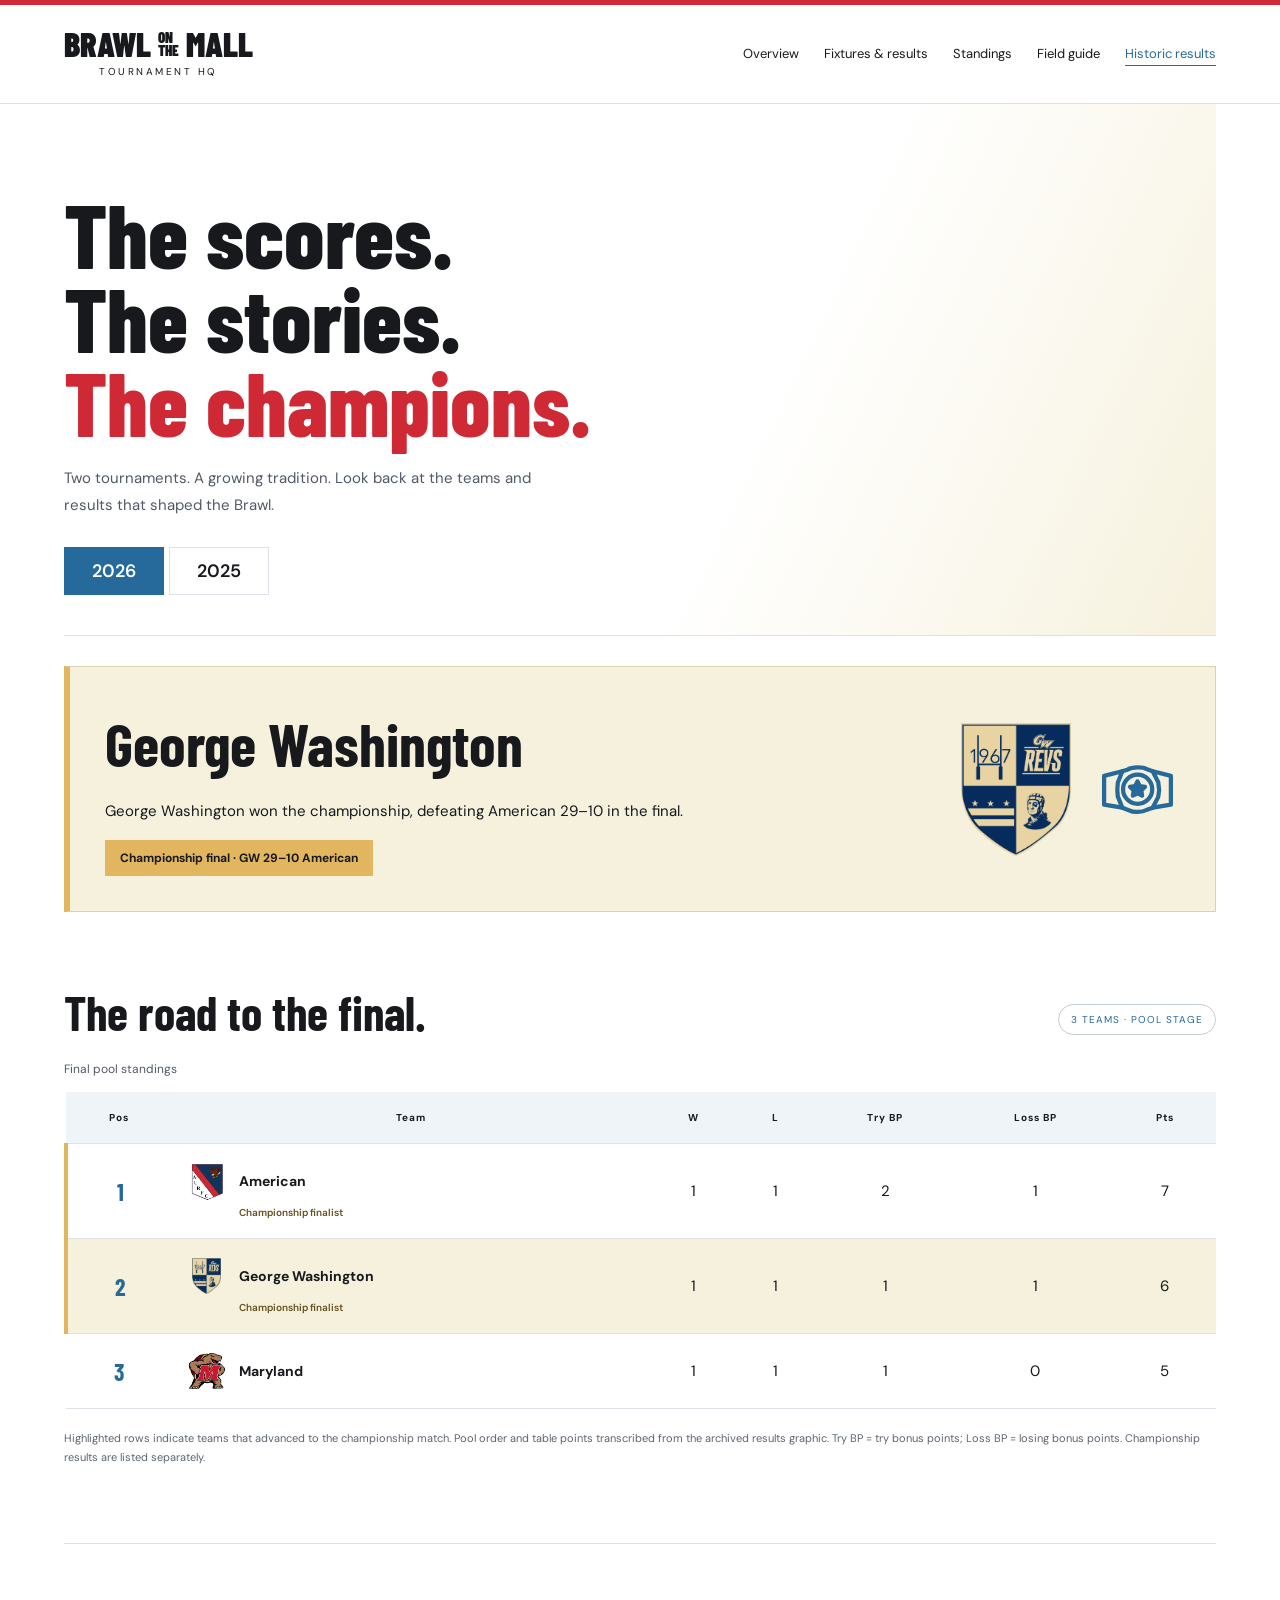
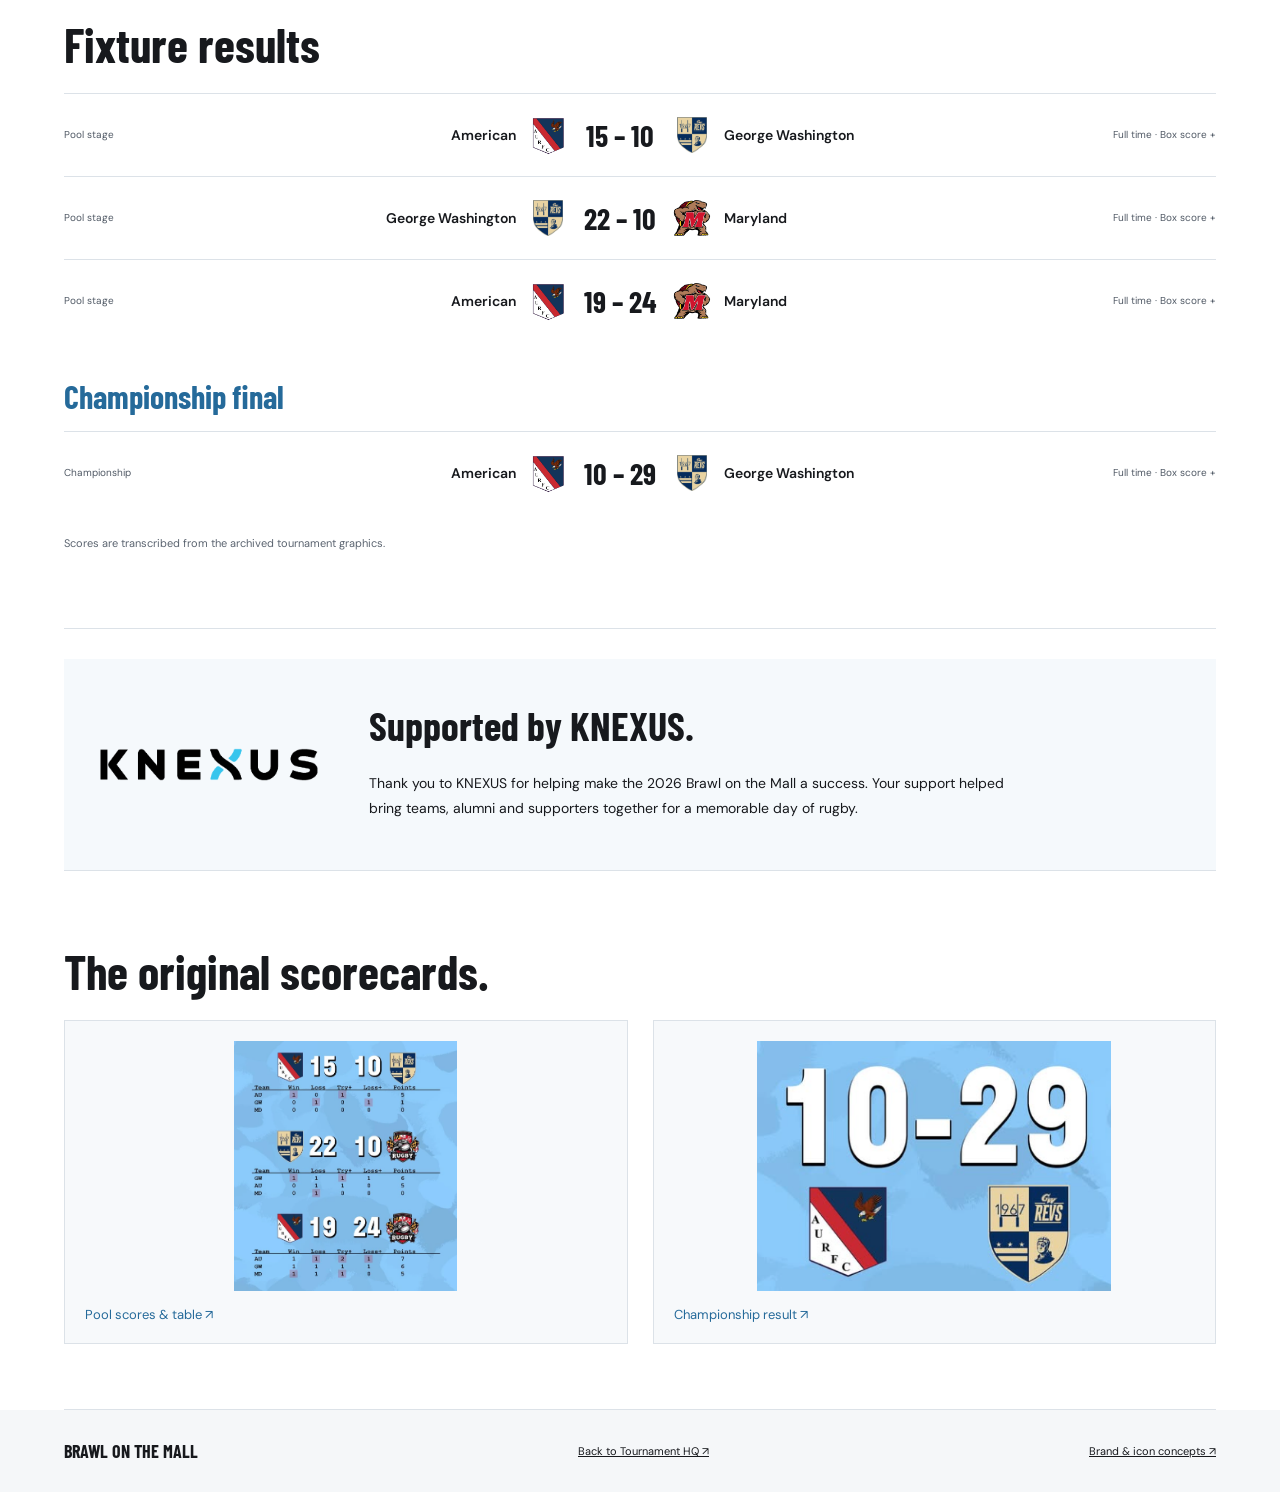
==== history.html @ ece19e47 "Publish Brawl tournament website for GitHub Pages" ====
<!doctype html><html lang="en"><head><meta charset="utf-8"><meta name="viewport" content="width=device-width,initial-scale=1"><title>Historic results — Brawl on the Mall</title><meta name="description" content="Explore Brawl on the Mall champions, tournament tables and match results from 2025 and 2026."><link rel="icon" href="monument.svg"><link rel="stylesheet" href="style.css"></head><body><header><a class="brand wordmark" href="index.html" aria-label="Brawl on the Mall — Tournament HQ"><span class="wordmark-line"><span>BRAWL</span><span class="wordmark-stack"><span>ON</span><span>THE</span></span><span>MALL</span></span><span class="wordmark-sub">TOURNAMENT HQ</span></a><nav aria-label="Main navigation"><a href="index.html">Overview</a><a href="index.html#fixtures">Fixtures & results</a><a href="index.html#standings">Standings</a><a href="index.html#fields">Field guide</a><a href="history.html" aria-current="page">Historic results</a></nav></header><main><section class="history-intro"><h1>The scores.<br>The stories.<br><em>The champions.</em></h1><p>Two tournaments. A growing tradition. Look back at the teams and results that shaped the Brawl.</p><div class="tabs year-tabs" aria-label="Tournament year"><button data-year="2026" class="active" aria-pressed="true">2026</button><button data-year="2025" aria-pressed="false">2025</button></div></section><div id="archive" aria-live="polite"></div><noscript><p>Enable JavaScript to switch tournament years and view the archive.</p></noscript></main><footer><strong>BRAWL ON THE MALL</strong><a href="index.html">Back to Tournament HQ ↗</a><a href="brand.html">Brand & icon concepts ↗</a></footer><script src="history.js"></script></body></html>
---- style.css ----
@import url('https://fonts.googleapis.com/css2?family=Barlow+Condensed:wght@600;700;800;900&family=DM+Sans:wght@400;500;600;700&display=swap');
:root{--ink:#17191d;--paper:#ffffff;--blue:#256a9a;--red:#cf2936;--cream:#F6F1DD;--champion-gold:#E2B55F;--knexus-blue:#38C5EC;--dark-cream:#D8D2B5;--light-cream:#F6F1DD;--line:#dce2e8}*{box-sizing:border-box}html{scroll-behavior:smooth;scroll-padding-top:35px}body{margin:0;background:var(--paper);color:var(--ink);font:15px 'DM Sans',sans-serif}a{color:inherit}header{padding:25px 5%;display:flex;justify-content:space-between;align-items:center;border-bottom:1px solid var(--line);gap:20px}.brand{text-decoration:none;font:900 36px 'Barlow Condensed',Impact,sans-serif;line-height:.8}.brand span{display:block;font:9px 'DM Sans',sans-serif;letter-spacing:1.5px;margin-top:10px}nav{display:flex;gap:25px}nav a{text-decoration:none;font-size:13px}.pill{border:1px solid #c4ccd4;padding:8px 12px;border-radius:25px;font-size:10px;letter-spacing:1px;white-space:nowrap}main{max-width:1440px;margin:auto}section{margin:0 5%;padding:65px 0;border-bottom:1px solid var(--line)}.hero{display:grid;grid-template-columns:1fr 1fr;align-items:center;padding:45px 0 55px;gap:30px}.hero img{width:100%;max-height:540px;object-fit:contain}.eyebrow{font-size:11px;letter-spacing:2px;font-weight:700}.hero h1{font:900 clamp(68px,8.2vw,118px)/.85 'Barlow Condensed',Impact,sans-serif;letter-spacing:-1px;margin:25px 0}.hero em{font-style:normal;color:var(--red)}.hero p:not(.eyebrow){max-width:370px;line-height:1.7;color:#505965}.button{display:inline-block;background:var(--ink);color:#ffffff;text-decoration:none;padding:17px 24px;margin-top:15px;font-weight:600}.hero-note{display:block;font-size:11px;margin-top:18px;color:#5b6470}.notice{background:#eef4f8;padding:18px 5%;font-size:11px;font-weight:700;letter-spacing:1px;display:flex;gap:28px}.notice span{font-weight:400;letter-spacing:0}.dashboard{display:grid;grid-template-columns:1fr 1.2fr;gap:8%;align-items:center}h2{font:700 48px/.98 'Barlow Condensed',Impact,sans-serif;margin:12px 0 25px}label{display:block;font-size:12px;margin-bottom:8px}select{padding:14px;width:100%;max-width:340px;border:1px solid #aab6c2;background:transparent;font:inherit;color:inherit;border-radius:0}.next{background:var(--ink);padding:30px;color:var(--paper);border-left:5px solid var(--red)}h3{font:700 32px 'Barlow Condensed',Impact,sans-serif;margin:16px 0}.next a{color:#ffffff;font-size:12px}.next p{color:#e0eaf2}.section-head{display:flex;align-items:center;justify-content:space-between;gap:20px}.tabs{display:flex;gap:5px;flex-wrap:wrap}button{font:600 12px 'DM Sans',sans-serif;padding:11px 15px;border:1px solid var(--line);background:transparent;color:inherit;cursor:pointer}button.active{background:var(--ink);color:var(--paper);border-color:var(--ink)}.match{display:grid;grid-template-columns:80px 1fr 70px 1fr 100px;gap:20px;padding:23px 0;align-items:center;border-top:1px solid var(--line)}.match div span{display:block;font-size:11px;margin-top:5px;color:#5b6470}.match strong{font-size:15px}.match .score{text-align:center;font:700 25px 'Barlow Condensed',Impact,sans-serif}.status{font-size:9px;letter-spacing:1px;text-align:right}.final{color:var(--blue)}.small{font-size:11px;color:#5b6470;line-height:1.7;margin-top:20px}.table-wrap{overflow:auto}table{border-collapse:collapse;width:100%;text-align:center;white-space:nowrap}td,th{padding:19px 14px;border-bottom:1px solid var(--line)}thead{background:#eef4f8;font-size:10px;letter-spacing:1px}tbody th{text-align:left;font-size:14px}tbody td:first-child{color:var(--blue);font:700 24px 'Barlow Condensed',Impact,sans-serif}.field-section{display:grid;grid-template-columns:1fr 1fr;gap:7%;align-items:center}.field-section p{line-height:1.65}.field-section img{width:100%;border:10px solid white}.field-match{font-size:12px;border-bottom:1px solid var(--line);padding:9px 0;margin:0}.field-match b{margin-right:10px}.field-match small{display:block;color:#5b6470}.field-section .tabs{margin:25px 0 15px}.photo{position:relative;height:440px;padding:0;overflow:hidden}.photo img{width:100%;height:100%;object-fit:cover}.photo:after{content:'';position:absolute;inset:0;background:linear-gradient(0deg,#17191de6,transparent)}.photo div{position:absolute;bottom:20px;left:35px;color:white;z-index:1}.photo h2{font-size:50px}.sponsors{text-align:center}.sponsors>p:not(.eyebrow){font-size:12px;color:#5b6470}.sponsors div{display:flex;align-items:center;justify-content:center;gap:65px;margin-top:35px}.sponsors img{max-width:180px;max-height:80px;object-fit:contain}footer{padding:30px 5%;display:flex;justify-content:space-between;gap:20px;font-size:11px}footer strong{font-family:'Barlow Condensed',Impact,sans-serif;font-size:18px}a:focus-visible,button:focus-visible,select:focus-visible{outline:3px solid var(--blue);outline-offset:4px}@media(max-width:720px){header{flex-wrap:wrap;padding:20px 5%}nav{order:3;width:100%;gap:20px;overflow:auto;padding-top:15px}nav a{white-space:nowrap;font-size:12px}.hero{gap:5px;grid-template-columns:1.1fr 1fr}.hero h1{font-size:65px}.hero img{align-self:start;margin-top:45px}.hero p:not(.eyebrow){font-size:12px}.eyebrow{font-size:9px}.hero-note{font-size:9px}.button{font-size:12px;padding:14px}.notice{display:block;line-height:1.6}.notice span{display:block;margin-top:5px}.dashboard,.field-section{grid-template-columns:1fr;gap:30px}section{padding:40px 0}.section-head{align-items:start;flex-direction:column;margin-bottom:25px}.match{grid-template-columns:45px 1fr 40px 1fr;gap:8px}.match strong{font-size:11px}.match .status{grid-column:2/5;text-align:left}.match .score{font-size:21px}h2{font-size:40px}footer{flex-wrap:wrap}.photo{height:330px}.photo h2{font-size:40px}.sponsors div{gap:30px}.sponsors img{max-width:125px}}

/* Brawl 2027: blue, red, white and near black. Cream and gold stay in the original illustration. */
.brand{display:flex;align-items:center;gap:10px}.brand .ui-icon{width:35px;height:48px}.brand-copy{font:900 36px/.8 'Barlow Condensed',Impact,sans-serif!important;letter-spacing:0!important;margin:0!important}.brand-copy>span{font:9px 'DM Sans',sans-serif;letter-spacing:1.5px}
header{border-top:5px solid var(--red)}nav a:hover{color:var(--blue)}.hero{grid-template-columns:.9fr 1.1fr;background:white}.hero>img{max-height:570px}.hero .eyebrow{color:var(--blue)}.hero h1{font-size:clamp(68px,8vw,112px)}.hero-note{line-height:1.7}.button{background:var(--red);color:white}.button:hover{background:#ad1e2a}.notice{color:#28485f;border-top:1px solid #d5e3ed;border-bottom:1px solid #d5e3ed}.next{background:var(--blue)}.next a{color:white;text-underline-offset:4px}.next .eyebrow{color:white}button.active{background:var(--blue);border-color:var(--blue)}.ui-icon{width:28px;height:28px;object-fit:contain;flex-shrink:0}.icon-heading{display:flex;align-items:center;gap:12px}.icon-heading .ui-icon{width:34px;height:34px}.eyebrow.icon-heading .ui-icon{width:24px;height:24px}
.quick-links{margin:30px 5% 0;display:grid;grid-template-columns:repeat(4,1fr);border:1px solid var(--line);background:#f7f9fb}.quick-links a{display:flex;align-items:center;gap:14px;padding:22px 17px;text-decoration:none;border-right:1px solid var(--line)}.quick-links a:last-child{border:0}.quick-links a:hover{background:#edf4f9}.quick-links strong{font:700 25px 'Barlow Condensed',Impact,sans-serif}.quick-links small{display:block;font-size:10px;color:#5b6470;margin-top:4px}.quick-links b{margin-left:auto;color:var(--red)}.quick-links .ui-icon{width:32px;height:32px}tbody tr:first-child{background:#f4f8fb}.field-section>a{background:#eef4f8;padding:15px}.photo{margin-bottom:0}footer{background:#f5f7f9;align-items:center}.pill{color:var(--blue)}
.brand-intro{max-width:760px}.brand-intro h1{font:800 70px/.95 'Barlow Condensed',Impact,sans-serif;margin:20px 0}.brand-intro p{line-height:1.8;color:#505965}.palette{display:flex;flex-wrap:wrap;gap:12px;margin:30px 0}.swatch{border:1px solid var(--line);width:150px}.swatch i{display:block;height:75px}.swatch span{display:block;padding:12px;font-size:12px;line-height:1.8}.icon-grid{display:grid;grid-template-columns:repeat(4,1fr);gap:16px}.icon-card{border:1px solid var(--line);padding:25px;display:flex;flex-direction:column;align-items:start;gap:15px}.icon-card>img{width:64px;height:64px}.icon-card h3{font-size:26px;margin:0}.icon-card p{font-size:12px;line-height:1.6;color:#505965;margin:0}.icon-card a{font-size:12px;color:var(--blue)}.brand-rule{background:var(--cream);padding:25px;line-height:1.8;margin-top:30px}
@media(max-width:1000px){.quick-links a{padding:18px 12px;gap:9px}.quick-links strong{font-size:22px}.quick-links small{font-size:9px}.icon-grid{grid-template-columns:repeat(2,1fr)}}
@media(max-width:720px){.hero{grid-template-columns:1fr;gap:25px}.hero h1{font-size:80px}.hero>img{margin:0;max-height:420px;width:100%}.hero p:not(.eyebrow){font-size:14px;max-width:420px}.hero-note{font-size:11px}.quick-links{grid-template-columns:1fr 1fr}.quick-links a{padding:18px 14px}.quick-links a:nth-child(2){border-right:0}.quick-links a:nth-child(-n+2){border-bottom:1px solid var(--line)}.brand .ui-icon{width:28px}.brand-copy{font-size:30px!important}.brand-copy>span{font-size:8px}.brand-intro h1{font-size:54px}.icon-card{padding:18px}.hero{padding-top:30px}.field-section>a{padding:8px}}
@media(prefers-reduced-motion:reduce){html{scroll-behavior:auto}}
/* Historic tournament archive */
nav [aria-current=page]{color:var(--blue);text-decoration:underline;text-underline-offset:7px}.history-intro{position:relative;background:linear-gradient(115deg,#fff 60%,#f6f1dd);padding-bottom:40px}.history-intro h1{font:800 clamp(60px,7vw,96px)/.94 'Barlow Condensed',Impact,sans-serif;margin:22px 0}.history-intro em{font-style:normal;color:var(--red)}.history-intro>p:not(.eyebrow){max-width:490px;line-height:1.8;color:#505965}.year-tabs{margin-top:28px}.year-tabs button{font-size:18px;min-width:100px}.champion-panel{margin-top:30px;background:var(--light-cream);border:1px solid var(--dark-cream);border-left:6px solid var(--champion-gold);padding:35px;display:flex;align-items:center;justify-content:space-between;gap:35px}.champion-panel h2{font-size:60px}.champion-panel p:not(.eyebrow){max-width:650px;line-height:1.8}.champion-tag{display:inline-block;background:var(--champion-gold);padding:10px 15px;font-size:12px;font-weight:700}.champion-belt{width:155px;height:155px}.archive-table caption{text-align:left;font-size:12px;color:#505965;padding:0 0 15px}.archive-table tbody tr:first-child{background:transparent}.archive-table .archive-team{justify-content:start}.club-badge{height:36px;width:40px;object-fit:contain;flex-shrink:0}.club-initials{background:var(--blue);color:white;display:inline-flex;align-items:center;justify-content:center;border-radius:50%;font-weight:700;font-size:13px}.archive-team{display:flex;align-items:center;gap:12px}.archive-match{display:grid;grid-template-columns:90px 1fr 90px 1fr 100px;gap:20px;align-items:center;padding:23px 0;border-top:1px solid var(--line)}.archive-stage,.archive-status{font-size:10px;line-height:1.6;color:#505965}.archive-status{text-align:right}.archive-score{font:700 30px 'Barlow Condensed',Impact,sans-serif;text-align:center;white-space:nowrap}.archive-match .archive-team{font-size:14px;font-weight:600}.final-heading{margin-top:35px;color:var(--blue)}.archive-sources>div{display:grid;grid-template-columns:1fr 1fr;gap:25px}.archive-sources a{display:flex;flex-direction:column;gap:15px;text-decoration:none;border:1px solid var(--line);padding:20px;background:#f7f9fb}.archive-sources img{height:250px;width:100%;object-fit:contain}.archive-sources span{font-size:13px;color:var(--blue)}
@media(max-width:1050px){header{flex-wrap:wrap}header nav{flex-wrap:wrap;gap:16px}.archive-match{grid-template-columns:65px 1fr 65px 1fr;gap:12px}.archive-status{grid-column:2/5;text-align:left}}
@media(max-width:720px){header nav{flex-wrap:nowrap}.history-intro h1{font-size:64px}.champion-panel{padding:25px;gap:15px;align-items:start}.champion-panel h2{font-size:44px}.champion-belt{width:65px;height:65px}.champion-tag{font-size:10px}.archive-match{grid-template-columns:1fr 60px 1fr;gap:12px}.archive-stage{grid-column:1/-1}.archive-match .archive-team{flex-direction:column;align-items:start;font-size:12px;gap:8px}.archive-match .archive-team:nth-of-type(3){align-items:end;text-align:right}.archive-status{grid-column:1/-1}.archive-sources>div{grid-template-columns:1fr}.archive-table .archive-team{font-size:12px}.archive-table td,.archive-table th{padding:15px 10px}}
.champion-marks{display:flex;align-items:center;gap:24px;flex-shrink:0}.champion-crest{width:110px;height:140px;object-fit:contain}.champion-marks .champion-belt{width:85px;height:85px}
@media(max-width:720px){.champion-marks{flex-direction:column;gap:12px}.champion-crest{width:55px;height:70px}.champion-marks .champion-belt{width:45px;height:45px}.champion-tag{line-height:1.7}}

.archive-table tr.championship-qualifier{background:var(--light-cream)}.archive-table tr.championship-qualifier td:first-child{border-left:4px solid var(--champion-gold)}.qualifier-label{display:block;margin:7px 0 0 52px;font-size:10px;font-weight:600;color:#65501e}

.field-guide .guide-intro{color:#505965;line-height:1.8}.arrival-cards{display:grid;grid-template-columns:repeat(3,1fr);gap:20px;margin-top:30px}.arrival-cards article{padding:25px;background:#f5f8fb;border:1px solid var(--line)}.arrival-cards h3{font-size:28px}.arrival-cards p,.around-field p{font-size:13px;line-height:1.8}.arrival-symbol{display:inline-flex;background:var(--blue);color:white;width:38px;height:38px;align-items:center;justify-content:center;border-radius:6px;font-weight:700}.guide-maps{display:grid;grid-template-columns:1.2fr 1fr;gap:25px;margin-top:30px;align-items:start}.guide-maps a{padding:18px;background:#f5f8fb;border:1px solid var(--line);text-decoration:none}.guide-maps img{width:100%;height:320px;object-fit:contain}.guide-maps span{display:block;font-size:12px;color:var(--blue);margin-top:15px}.around-field{margin:30px 0;padding:25px;background:var(--light-cream)}.around-field h3{margin-top:0}.sponsor-thanks{background:#f5f9fc}.sponsors .knexus-recognition{max-width:260px;max-height:95px;width:80%;height:auto;margin:20px 0}.sponsor-thanks>p:not(.eyebrow){max-width:650px;margin:20px auto;font-size:14px;line-height:1.8}.sponsor-thanks>a{font-size:13px;color:var(--blue)}.archive-sponsor{display:grid;grid-template-columns:220px 1fr;align-items:center;gap:50px;background:#f5f9fc;padding:35px;margin-top:30px}.archive-sponsor>img{width:100%;max-height:100px;object-fit:contain}.archive-sponsor p:not(.eyebrow){line-height:1.8;font-size:14px;max-width:650px}.archive-sponsor h2{font-size:40px}
@media(max-width:720px){.arrival-cards,.guide-maps,.archive-sponsor{grid-template-columns:1fr}.arrival-cards{gap:12px}.guide-maps img{height:280px}.archive-sponsor{gap:15px;padding:25px}.archive-sponsor>img{width:190px}.archive-sponsor h2{font-size:34px}}
/* Compact tournament wordmark and match centre */
a.wordmark{display:inline-flex;flex-direction:column;align-items:stretch;gap:7px;line-height:1;text-decoration:none}.wordmark .wordmark-line{display:flex;align-items:center;gap:7px;font:900 34px/.82 'Barlow Condensed',Impact,sans-serif;letter-spacing:0;margin:0}.wordmark .wordmark-line>span{font:inherit;letter-spacing:0;margin:0;display:block}.wordmark .wordmark-line .wordmark-stack{display:flex;flex-direction:column;gap:1px;font-size:15px}.wordmark .wordmark-stack>span{font:inherit;letter-spacing:0;margin:0}.wordmark .wordmark-sub{font:10px 'DM Sans',sans-serif;letter-spacing:2.5px;margin:0;display:block;text-align:center}.hero-art{display:flex;flex-direction:column;align-items:center;gap:22px}.hero-art .primary-logo{width:100%;max-height:510px;object-fit:contain}.presented-by{display:flex;align-items:center;justify-content:center;gap:14px}.presented-by span{font-size:12px;color:#505965}.presented-by img{width:145px;height:30px;object-fit:contain}.next-label{font-size:12px!important;margin-top:0;color:white!important}.hero h1{margin-top:0}.hero{padding-top:55px}.arrival-cards{margin:30px 0}.match{grid-template-columns:62px minmax(0,1fr) 140px;gap:20px;list-style:none}.match-contest{display:grid;grid-template-columns:minmax(0,1fr) 80px minmax(0,1fr);align-items:center;gap:15px}.fixture-team{display:flex;gap:10px;align-items:center}.fixture-team img{width:36px;height:40px;object-fit:contain;flex-shrink:0}.fixture-team strong{font-size:14px}.home-team{justify-content:flex-end;text-align:right;flex-direction:row-reverse}.away-team{justify-content:flex-start;text-align:left}.match .status{font-size:10px;text-transform:none;letter-spacing:0}.match-time{font-size:13px;font-weight:700}.match-game>summary,.archive-game>summary{cursor:pointer;list-style:none}.match-game>summary::-webkit-details-marker,.archive-game>summary::-webkit-details-marker{display:none}.match-game[open],.archive-game[open]{background:#f8fafc}.match-game[open] .status,.archive-game[open] .archive-status{color:var(--blue)}.box-score{padding:10px 25px 30px;border-bottom:1px solid var(--line)}.box-score h3{margin:10px 0}.box-score p{font-size:12px;line-height:1.7;color:#505965}.box-score .sample-events{background:var(--light-cream);padding:12px}.box-score table{font-size:12px;text-align:left}.box-score th,.box-score td{padding:12px}.box-totals{display:flex;gap:25px;flex-wrap:wrap;font-size:12px;margin:20px 0}.archive-match{grid-template-columns:90px minmax(0,1fr) 80px minmax(0,1fr) 130px;gap:12px}.archive-match .archive-team:nth-child(2){justify-content:flex-end;flex-direction:row-reverse;text-align:right}.archive-match .archive-team:nth-child(4){justify-content:flex-start;text-align:left}#table .fixture-team{white-space:normal;min-width:150px}#table .fixture-team img{width:28px;height:32px}.match:focus-visible,.archive-match:focus-visible{outline:3px solid var(--blue);outline-offset:3px}
@media(max-width:1000px){.match{grid-template-columns:48px minmax(0,1fr);gap:12px}.match .status{grid-column:2;text-align:center}.archive-match{grid-template-columns:65px minmax(0,1fr) 65px minmax(0,1fr)}.archive-status{grid-column:2/5}}
@media(max-width:720px){.wordmark .wordmark-line{font-size:32px}.wordmark .wordmark-line .wordmark-stack{font-size:14px}.hero-art .primary-logo{max-height:420px}.hero-art{gap:20px}.presented-by img{width:135px}.match{grid-template-columns:1fr;gap:12px;padding:20px 0}.match-time{text-align:center;font-size:11px;color:#505965}.match-contest{grid-template-columns:minmax(0,1fr) 65px minmax(0,1fr);gap:8px}.fixture-team{flex-direction:column!important;text-align:center!important;justify-content:center;gap:8px}.fixture-team strong{font-size:12px}.fixture-team img{width:32px;height:36px}.match .status{grid-column:1;text-align:center}.match .score{font-size:25px}.box-score{padding:10px 12px 25px}.box-score table{min-width:460px}.box-totals{gap:10px;flex-direction:column}.archive-match{grid-template-columns:1fr 60px 1fr}.archive-match .archive-team{flex-direction:column!important;align-items:center!important;text-align:center!important}.archive-stage,.archive-status{grid-column:1/-1}.archive-status{text-align:center}#table .fixture-team{flex-direction:row!important;justify-content:start;text-align:left!important}.hero{padding-top:35px}}
.home-team{flex-direction:row}.home-team img{order:2}.home-team strong{order:1}.archive-match .archive-team:nth-child(2){flex-direction:row}.archive-match .archive-team:nth-child(2) .club-badge{order:2}.archive-match .archive-team:nth-child(2)>span:not(.club-badge){order:1}
@media(max-width:720px){.home-team img,.home-team strong,.archive-match .archive-team:nth-child(2) .club-badge,.archive-match .archive-team:nth-child(2)>span:not(.club-badge){order:initial}}
/* Optical sizing compensates for transparent padding in the supplied artwork.
   Maryland's visible mark is only 2056px wide on a 3840px canvas. */
.fixture-team img[src$="maryland.png"],.club-badge[src$="maryland.png"]{transform:scale(1.7)}
.fixture-team img[src$="american.png"],.club-badge[src$="american.png"]{transform:scale(1.08)}
.club-badge[src$="american-shield.png"]{transform:scale(1.16)}

.notice.demo-notice{background:var(--red);color:#fff;border:0;border-bottom:4px solid var(--champion-gold);padding:22px 5%;align-items:center;gap:28px}.demo-notice strong{font-size:15px;letter-spacing:1px;flex-shrink:0}.demo-notice span{font-size:13px;line-height:1.75}.demo-notice a{display:inline-block;color:#fff;text-underline-offset:3px;font-weight:700}.demo-notice a:hover{text-decoration-thickness:2px}@media(max-width:720px){.notice.demo-notice{padding:18px 5%}.demo-notice strong{font-size:14px}.demo-notice span{display:block;margin-top:8px;font-size:12px}}
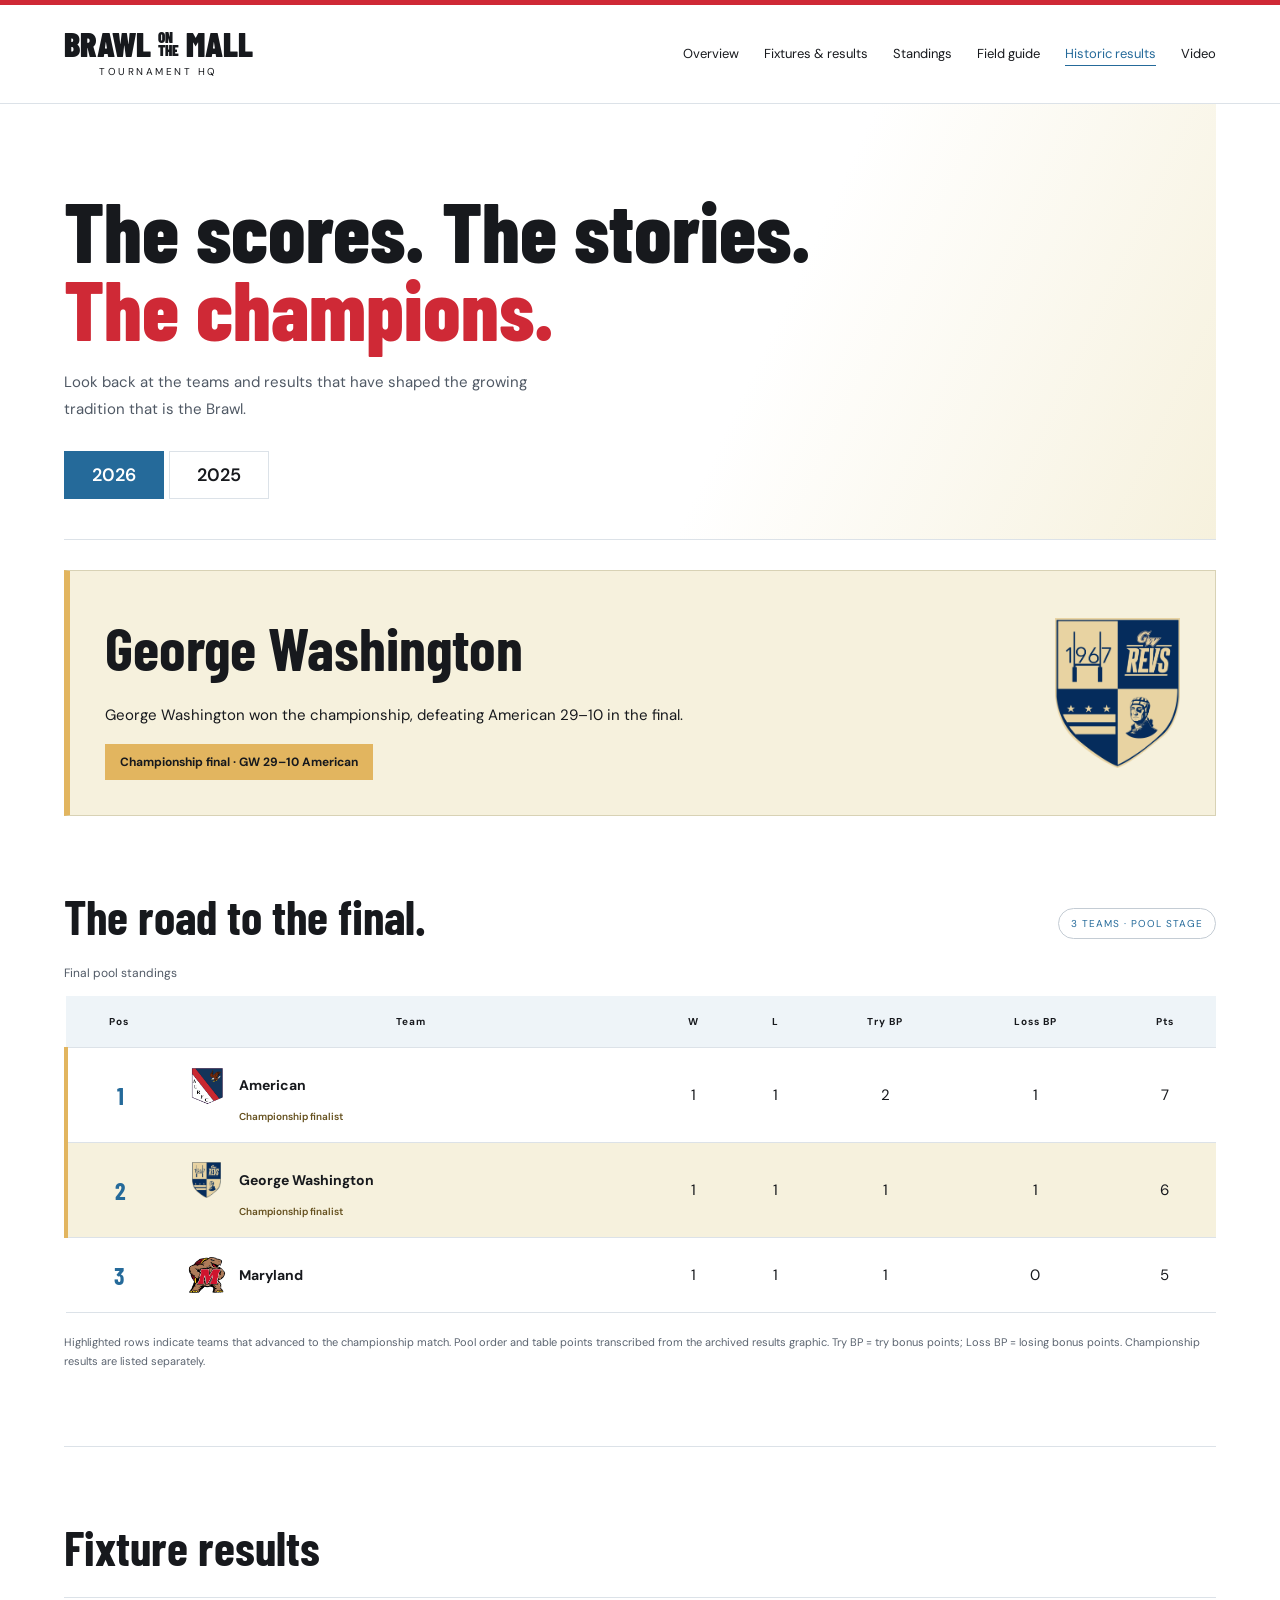
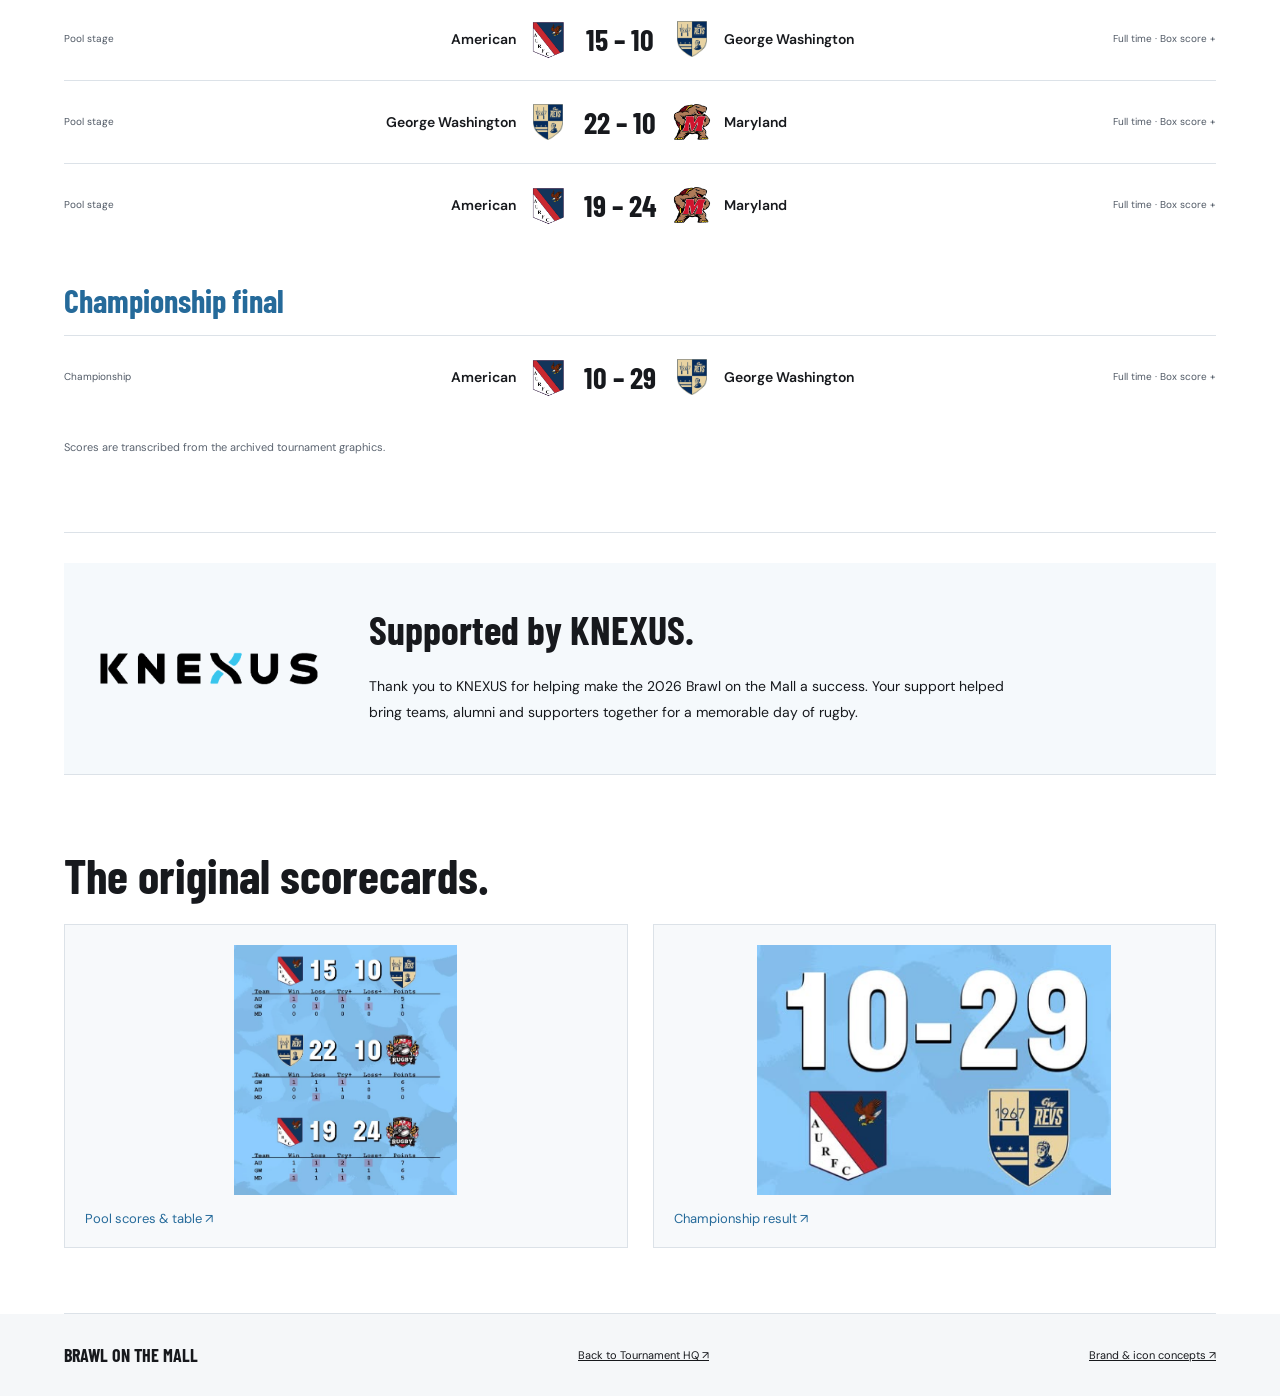
==== commit b87cb13b: "Add match replay pages, livestream hub and homepage updates" ====
--- a/history.html
+++ b/history.html
@@ -1 +1 @@
-<!doctype html><html lang="en"><head><meta charset="utf-8"><meta name="viewport" content="width=device-width,initial-scale=1"><title>Historic results — Brawl on the Mall</title><meta name="description" content="Explore Brawl on the Mall champions, tournament tables and match results from 2025 and 2026."><link rel="icon" href="monument.svg"><link rel="stylesheet" href="style.css"></head><body><header><a class="brand wordmark" href="index.html" aria-label="Brawl on the Mall — Tournament HQ"><span class="wordmark-line"><span>BRAWL</span><span class="wordmark-stack"><span>ON</span><span>THE</span></span><span>MALL</span></span><span class="wordmark-sub">TOURNAMENT HQ</span></a><nav aria-label="Main navigation"><a href="index.html">Overview</a><a href="index.html#fixtures">Fixtures & results</a><a href="index.html#standings">Standings</a><a href="index.html#fields">Field guide</a><a href="history.html" aria-current="page">Historic results</a></nav></header><main><section class="history-intro"><h1>The scores.<br>The stories.<br><em>The champions.</em></h1><p>Two tournaments. A growing tradition. Look back at the teams and results that shaped the Brawl.</p><div class="tabs year-tabs" aria-label="Tournament year"><button data-year="2026" class="active" aria-pressed="true">2026</button><button data-year="2025" aria-pressed="false">2025</button></div></section><div id="archive" aria-live="polite"></div><noscript><p>Enable JavaScript to switch tournament years and view the archive.</p></noscript></main><footer><strong>BRAWL ON THE MALL</strong><a href="index.html">Back to Tournament HQ ↗</a><a href="brand.html">Brand & icon concepts ↗</a></footer><script src="history.js"></script></body></html>+<!doctype html><html lang="en"><head><meta charset="utf-8"><meta name="viewport" content="width=device-width,initial-scale=1"><title>Historic results — Brawl on the Mall</title><meta name="description" content="Explore Brawl on the Mall champions, tournament tables and match results from 2025 and 2026."><link rel="icon" href="monument.svg"><link rel="stylesheet" href="style.css"></head><body><header><a class="brand wordmark" href="index.html" aria-label="Brawl on the Mall — Tournament HQ"><span class="wordmark-line"><span>BRAWL</span><span class="wordmark-stack"><span>ON</span><span>THE</span></span><span>MALL</span></span><span class="wordmark-sub">TOURNAMENT HQ</span></a><nav aria-label="Main navigation"><a href="index.html">Overview</a><a href="index.html#fixtures">Fixtures & results</a><a href="index.html#standings">Standings</a><a href="index.html#fields">Field guide</a><a href="history.html" aria-current="page">Historic results</a><a href="video.html">Video</a></nav></header><main><section class="history-intro"><h1><span>The scores. The stories.</span><br><em>The champions.</em></h1><p>Look back at the teams and results that have shaped the growing tradition that is the Brawl.</p><div class="tabs year-tabs" aria-label="Tournament year"><button data-year="2026" class="active" aria-pressed="true">2026</button><button data-year="2025" aria-pressed="false">2025</button></div></section><div id="archive" aria-live="polite"></div><noscript><p>Enable JavaScript to switch tournament years and view the archive.</p></noscript></main><footer><strong>BRAWL ON THE MALL</strong><a href="index.html">Back to Tournament HQ ↗</a><a href="brand.html">Brand & icon concepts ↗</a></footer><script src="history.js"></script></body></html>
--- a/style.css
+++ b/style.css
@@ -33,3 +33,7 @@
 .club-badge[src$="american-shield.png"]{transform:scale(1.16)}
 
 .notice.demo-notice{background:var(--red);color:#fff;border:0;border-bottom:4px solid var(--champion-gold);padding:22px 5%;align-items:center;gap:28px}.demo-notice strong{font-size:15px;letter-spacing:1px;flex-shrink:0}.demo-notice span{font-size:13px;line-height:1.75}.demo-notice a{display:inline-block;color:#fff;text-underline-offset:3px;font-weight:700}.demo-notice a:hover{text-decoration-thickness:2px}@media(max-width:720px){.notice.demo-notice{padding:18px 5%}.demo-notice strong{font-size:14px}.demo-notice span{display:block;margin-top:8px;font-size:12px}}
+/* Video hub, team choices and live location */
+.team-picker{display:grid;grid-template-columns:repeat(4,minmax(0,1fr));gap:10px;max-width:540px}.team-picker button{display:flex;flex-direction:column;align-items:center;justify-content:center;gap:10px;padding:14px 8px;border:2px solid var(--line);border-radius:6px;font-size:11px;line-height:1.4;min-height:110px}.team-picker button:first-child{grid-column:1/-1;min-height:auto;display:block;padding:10px}.team-picker button[aria-pressed=true]{background:#e9f2f8;border-color:var(--blue);color:var(--ink);box-shadow:0 0 0 1px var(--blue)}.team-choice-image{height:48px;width:52px;display:flex;align-items:center;justify-content:center}.team-choice-image img{width:42px;height:48px;object-fit:contain}.team-choice-image img[src$="maryland.png"]{transform:scale(1.7)}.tune-in{display:flex;gap:15px;flex-wrap:wrap;align-items:center;margin-top:22px;font-size:12px}.tune-in>span{font-weight:700}.tune-in a{color:var(--blue)}.is-live{color:var(--red)!important;font-weight:700}.is-live:before{content:'● ';font-size:12px}.live-map{padding:18px;background:#f5f8fb;border:1px solid var(--line)}.live-map iframe{width:100%;height:320px;border:0}.guide-maps .live-map>a{display:block;padding:0;border:0;font-size:12px;color:var(--blue);margin-top:15px}.history-intro h1{font-size:clamp(48px,6.5vw,88px)}.history-intro h1>span{white-space:nowrap}.champion-marks .champion-crest{width:125px;height:150px}.video-intro{padding-bottom:35px}.video-intro h1{font:800 clamp(48px,6vw,80px)/1 'Barlow Condensed',Impact,sans-serif;margin:25px 0;color:var(--ink);max-width:1000px}.video-intro>p{max-width:680px;color:#505965;line-height:1.8}.video-meta{font-size:12px;color:var(--blue)!important}.back-link{font-size:12px;color:var(--blue);text-decoration:none}.video-live-callout{display:flex;align-items:center;justify-content:space-between;gap:30px;padding:30px;background:var(--light-cream);border-left:5px solid var(--champion-gold);margin-top:35px}.video-live-callout h2{font-size:36px;margin:0 0 12px}.video-live-callout p{font-size:13px;line-height:1.7;margin:0}.video-live-callout .button{flex-shrink:0;margin:0}.replay-grid{display:grid;grid-template-columns:repeat(3,minmax(0,1fr));gap:25px}.replay-card{display:block;text-decoration:none;border:1px solid var(--line);background:#f7f9fb;transition:box-shadow .2s}.replay-card[hidden]{display:none}.replay-card:hover{box-shadow:0 4px 18px #17191d20}.replay-thumbnail{aspect-ratio:16/9;position:relative;background:#17191d;overflow:hidden}.replay-thumbnail img{width:100%;height:100%;object-fit:cover}.replay-thumbnail>span{position:absolute;inset:0;display:flex;align-items:center;justify-content:center;color:white;font-size:35px;background:#17191d20}.replay-card>div:last-child{padding:20px}.replay-card small{color:var(--blue);font-size:11px}.replay-card h3{font-size:29px;margin:12px 0 20px}.replay-card>div>span:not(.replay-thumbnail span){font-size:12px;color:var(--blue)}.watch-layout{display:grid;grid-template-columns:minmax(0,1fr) 240px;gap:30px;align-items:start;padding-top:35px}.video-player{width:100%;aspect-ratio:16/9;background:#17191d}.video-player iframe{width:100%;height:100%;border:0}.player-fallback{font-size:12px;line-height:1.8;color:#505965}.player-fallback a{color:var(--blue)}.watch-side{padding:25px;background:#f2f7fa;border-top:4px solid var(--knexus-blue);display:flex;flex-direction:column;gap:20px}.watch-side>img{width:100%;max-height:55px;object-fit:contain}.watch-side>span{font-size:11px;color:#505965}.watch-side p{font-size:13px;line-height:1.7;margin:0}.watch-side a{font-size:12px;color:var(--blue)}.broadcast-standby{background:var(--light-cream);padding:50px 35px;min-height:330px;display:flex;flex-direction:column;justify-content:center;align-items:start}.broadcast-standby h2{font-size:42px}.broadcast-standby p{font-size:14px;line-height:1.8;max-width:500px}.broadcast-status{font-size:12px!important}.watch-next{padding-top:35px}
+@media(max-width:1000px){.replay-grid{grid-template-columns:repeat(2,minmax(0,1fr))}.watch-layout{grid-template-columns:minmax(0,1fr) 200px;gap:20px}}
+@media(max-width:720px){.dashboard{gap:35px}.team-picker{gap:7px}.team-picker button{font-size:10px;min-height:100px;padding:12px 5px}.team-choice-image{width:40px;height:44px}.team-choice-image img{width:35px;height:42px}.history-intro h1{font-size:clamp(32px,7.5vw,52px)}.champion-marks .champion-crest{width:65px;height:80px}.live-map iframe{height:280px}.watch-layout,.replay-grid{grid-template-columns:1fr}.video-live-callout{align-items:start;flex-direction:column;padding:25px}.video-intro h1{font-size:50px}.video-intro>p{font-size:14px}.watch-side{gap:18px}.watch-side>img{width:190px}.broadcast-standby{padding:30px 25px;min-height:280px}.broadcast-standby h2{font-size:36px}.replay-card h3{font-size:30px}}
